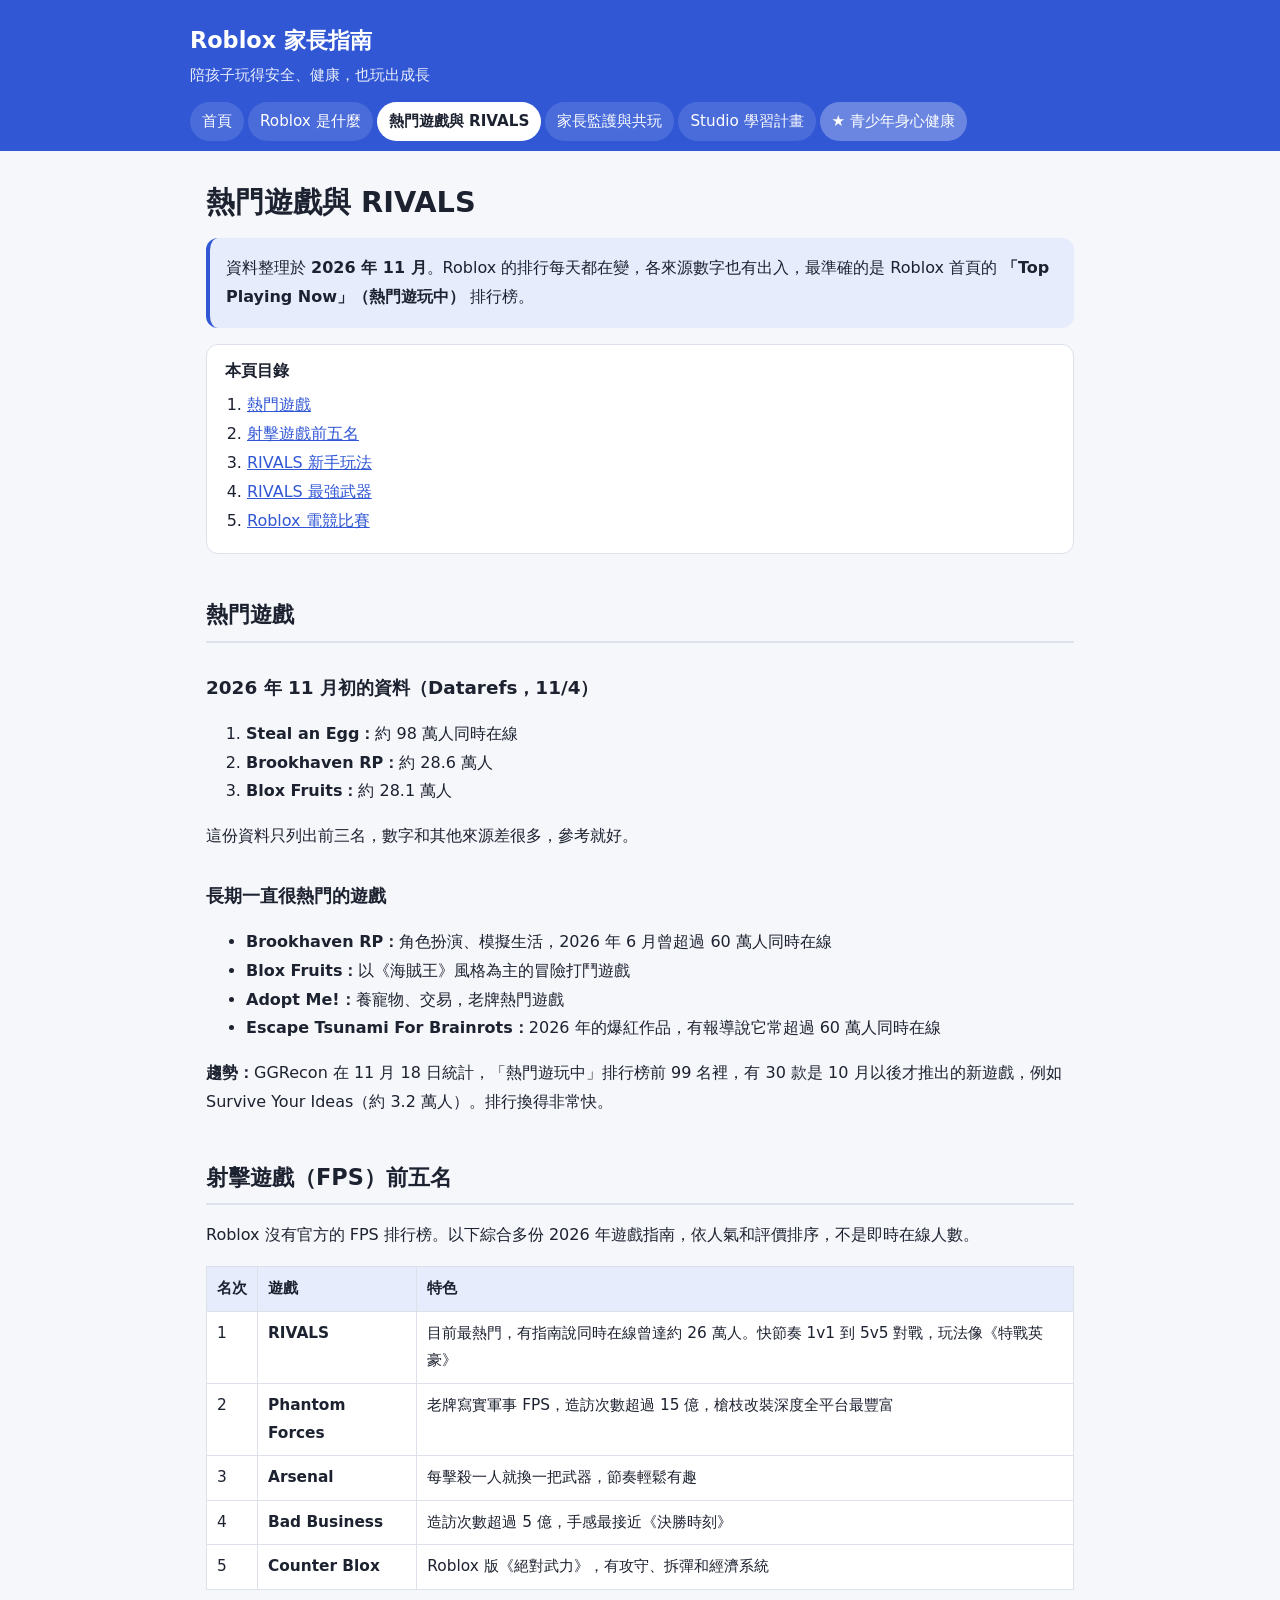
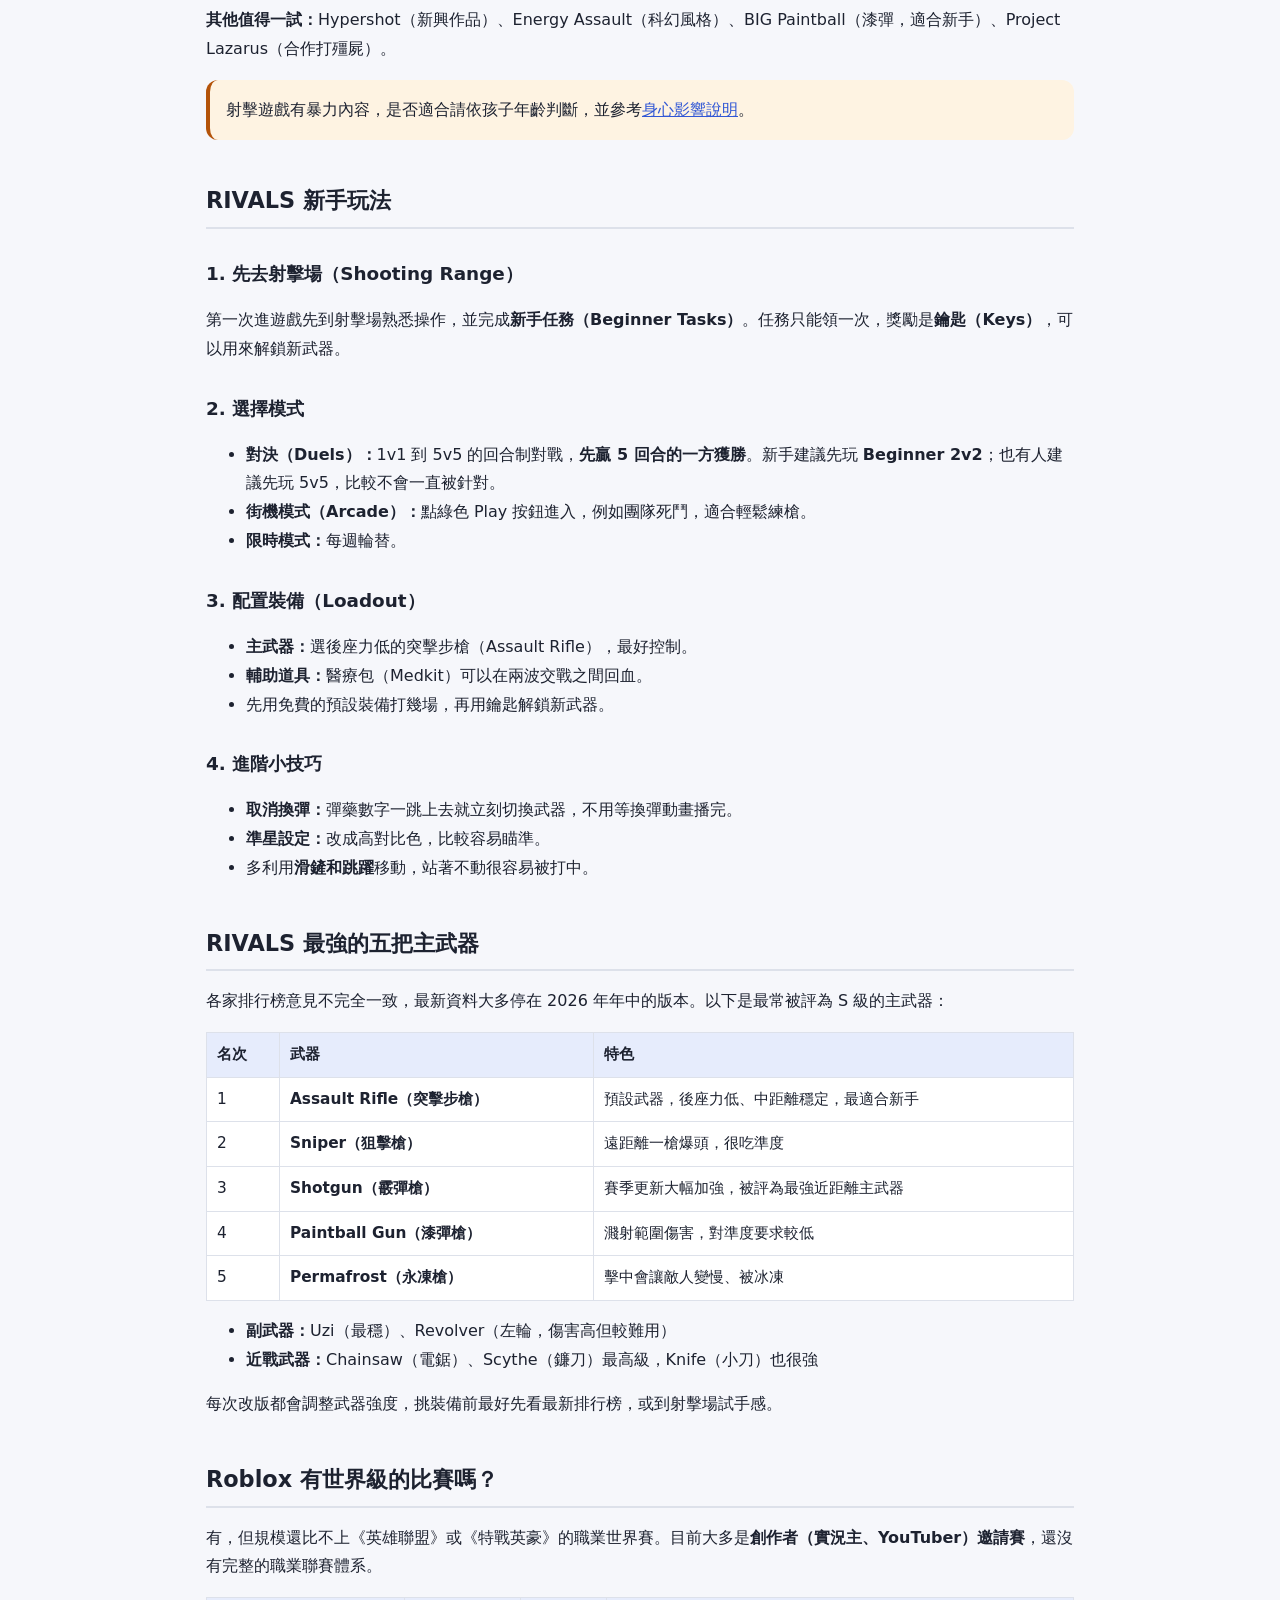
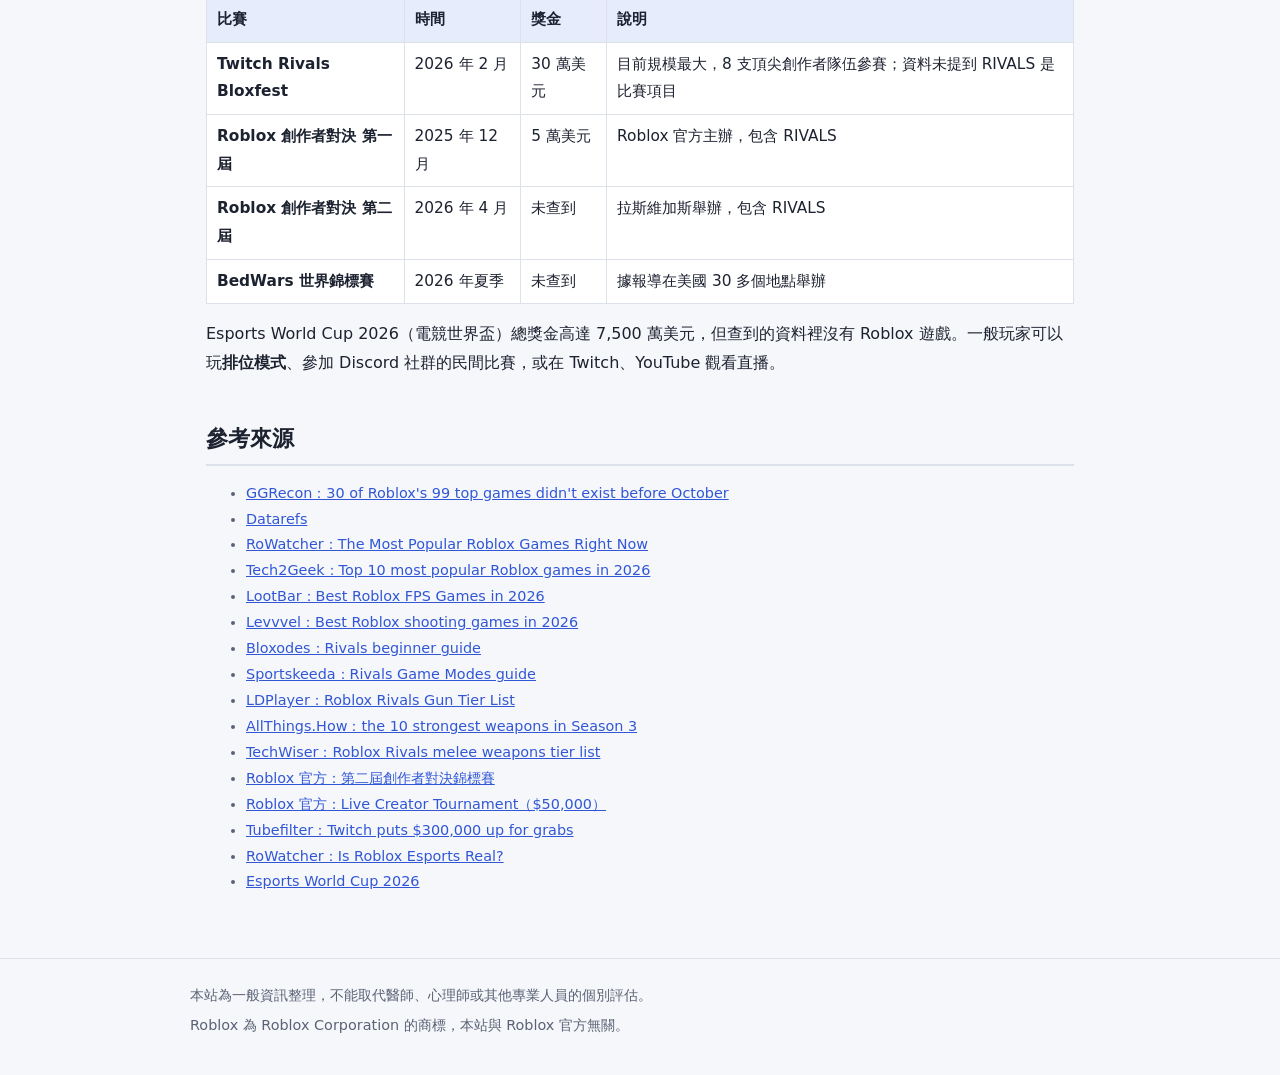
==== games.html @ 9ba8feb0 "Add Roblox parent guide static site Co-Authored-By: Claude Opus 5.5 <noreply@anthropic.com>" ====
<!doctype html>
<html lang="zh-Hant">
<head>
<meta charset="utf-8">
<meta name="viewport" content="width=device-width, initial-scale=1">
<title>熱門遊戲與 RIVALS</title>
<meta name="description" content="Roblox 熱門遊戲、射擊遊戲前五名、RIVALS 新手玩法、最強武器與 Roblox 電競比賽整理（2026 年 11 月）。">
<link rel="icon" href="favicon.svg" type="image/svg+xml">
<link rel="stylesheet" href="style.css">
</head>
<body>
<header class="site"><div class="inner">
  <a class="brand" href="index.html">Roblox 家長指南</a>
  <p>陪孩子玩得安全、健康，也玩出成長</p>
  <nav class="site">
    <a href="index.html">首頁</a>
    <a href="what.html">Roblox 是什麼</a>
    <a href="games.html" aria-current="page">熱門遊戲與 RIVALS</a>
    <a href="parents.html">家長監護與共玩</a>
    <a href="studio.html">Studio 學習計畫</a>
    <a href="health.html" class="health">★ 青少年身心健康</a>
  </nav>
</div></header>
<main>
  <h1>熱門遊戲與 RIVALS</h1>
  <div class="note"><p>資料整理於 <strong>2026 年 11 月</strong>。Roblox 的排行每天都在變，各來源數字也有出入，最準確的是 Roblox 首頁的 <strong>「Top Playing Now」（熱門遊玩中）</strong> 排行榜。</p></div>

  <nav class="toc" aria-label="本頁目錄">
    <strong>本頁目錄</strong>
    <ol>
      <li><a href="#popular">熱門遊戲</a></li>
      <li><a href="#fps">射擊遊戲前五名</a></li>
      <li><a href="#rivals">RIVALS 新手玩法</a></li>
      <li><a href="#weapons">RIVALS 最強武器</a></li>
      <li><a href="#esports">Roblox 電競比賽</a></li>
    </ol>
  </nav>

  <h2 id="popular">熱門遊戲</h2>
  <h3>2026 年 11 月初的資料（Datarefs，11/4）</h3>
  <ol>
    <li><strong>Steal an Egg：</strong>約 98 萬人同時在線</li>
    <li><strong>Brookhaven RP：</strong>約 28.6 萬人</li>
    <li><strong>Blox Fruits：</strong>約 28.1 萬人</li>
  </ol>
  <p>這份資料只列出前三名，數字和其他來源差很多，參考就好。</p>
  <h3>長期一直很熱門的遊戲</h3>
  <ul>
    <li><strong>Brookhaven RP：</strong>角色扮演、模擬生活，2026 年 6 月曾超過 60 萬人同時在線</li>
    <li><strong>Blox Fruits：</strong>以《海賊王》風格為主的冒險打鬥遊戲</li>
    <li><strong>Adopt Me!：</strong>養寵物、交易，老牌熱門遊戲</li>
    <li><strong>Escape Tsunami For Brainrots：</strong>2026 年的爆紅作品，有報導說它常超過 60 萬人同時在線</li>
  </ul>
  <p><strong>趨勢：</strong>GGRecon 在 11 月 18 日統計，「熱門遊玩中」排行榜前 99 名裡，有 30 款是 10 月以後才推出的新遊戲，例如 Survive Your Ideas（約 3.2 萬人）。排行換得非常快。</p>

  <h2 id="fps">射擊遊戲（FPS）前五名</h2>
  <p>Roblox 沒有官方的 FPS 排行榜。以下綜合多份 2026 年遊戲指南，依人氣和評價排序，不是即時在線人數。</p>
  <div class="table-wrap"><table>
    <thead><tr><th>名次</th><th>遊戲</th><th>特色</th></tr></thead>
    <tbody>
      <tr><td>1</td><td><strong>RIVALS</strong></td><td>目前最熱門，有指南說同時在線曾達約 26 萬人。快節奏 1v1 到 5v5 對戰，玩法像《特戰英豪》</td></tr>
      <tr><td>2</td><td><strong>Phantom Forces</strong></td><td>老牌寫實軍事 FPS，造訪次數超過 15 億，槍枝改裝深度全平台最豐富</td></tr>
      <tr><td>3</td><td><strong>Arsenal</strong></td><td>每擊殺一人就換一把武器，節奏輕鬆有趣</td></tr>
      <tr><td>4</td><td><strong>Bad Business</strong></td><td>造訪次數超過 5 億，手感最接近《決勝時刻》</td></tr>
      <tr><td>5</td><td><strong>Counter Blox</strong></td><td>Roblox 版《絕對武力》，有攻守、拆彈和經濟系統</td></tr>
    </tbody>
  </table></div>
  <p><strong>其他值得一試：</strong>Hypershot（新興作品）、Energy Assault（科幻風格）、BIG Paintball（漆彈，適合新手）、Project Lazarus（合作打殭屍）。</p>
  <div class="warn"><p>射擊遊戲有暴力內容，是否適合請依孩子年齡判斷，並參考<a href="health.html#effects">身心影響說明</a>。</p></div>

  <h2 id="rivals">RIVALS 新手玩法</h2>
  <h3>1. 先去射擊場（Shooting Range）</h3>
  <p>第一次進遊戲先到射擊場熟悉操作，並完成<strong>新手任務（Beginner Tasks）</strong>。任務只能領一次，獎勵是<strong>鑰匙（Keys）</strong>，可以用來解鎖新武器。</p>
  <h3>2. 選擇模式</h3>
  <ul>
    <li><strong>對決（Duels）：</strong>1v1 到 5v5 的回合制對戰，<strong>先贏 5 回合的一方獲勝</strong>。新手建議先玩 <strong>Beginner 2v2</strong>；也有人建議先玩 5v5，比較不會一直被針對。</li>
    <li><strong>街機模式（Arcade）：</strong>點綠色 Play 按鈕進入，例如團隊死鬥，適合輕鬆練槍。</li>
    <li><strong>限時模式：</strong>每週輪替。</li>
  </ul>
  <h3>3. 配置裝備（Loadout）</h3>
  <ul>
    <li><strong>主武器：</strong>選後座力低的突擊步槍（Assault Rifle），最好控制。</li>
    <li><strong>輔助道具：</strong>醫療包（Medkit）可以在兩波交戰之間回血。</li>
    <li>先用免費的預設裝備打幾場，再用鑰匙解鎖新武器。</li>
  </ul>
  <h3>4. 進階小技巧</h3>
  <ul>
    <li><strong>取消換彈：</strong>彈藥數字一跳上去就立刻切換武器，不用等換彈動畫播完。</li>
    <li><strong>準星設定：</strong>改成高對比色，比較容易瞄準。</li>
    <li>多利用<strong>滑鏟和跳躍</strong>移動，站著不動很容易被打中。</li>
  </ul>

  <h2 id="weapons">RIVALS 最強的五把主武器</h2>
  <p>各家排行榜意見不完全一致，最新資料大多停在 2026 年年中的版本。以下是最常被評為 S 級的主武器：</p>
  <div class="table-wrap"><table>
    <thead><tr><th>名次</th><th>武器</th><th>特色</th></tr></thead>
    <tbody>
      <tr><td>1</td><td><strong>Assault Rifle（突擊步槍）</strong></td><td>預設武器，後座力低、中距離穩定，最適合新手</td></tr>
      <tr><td>2</td><td><strong>Sniper（狙擊槍）</strong></td><td>遠距離一槍爆頭，很吃準度</td></tr>
      <tr><td>3</td><td><strong>Shotgun（霰彈槍）</strong></td><td>賽季更新大幅加強，被評為最強近距離主武器</td></tr>
      <tr><td>4</td><td><strong>Paintball Gun（漆彈槍）</strong></td><td>濺射範圍傷害，對準度要求較低</td></tr>
      <tr><td>5</td><td><strong>Permafrost（永凍槍）</strong></td><td>擊中會讓敵人變慢、被冰凍</td></tr>
    </tbody>
  </table></div>
  <ul>
    <li><strong>副武器：</strong>Uzi（最穩）、Revolver（左輪，傷害高但較難用）</li>
    <li><strong>近戰武器：</strong>Chainsaw（電鋸）、Scythe（鐮刀）最高級，Knife（小刀）也很強</li>
  </ul>
  <p>每次改版都會調整武器強度，挑裝備前最好先看最新排行榜，或到射擊場試手感。</p>

  <h2 id="esports">Roblox 有世界級的比賽嗎？</h2>
  <p>有，但規模還比不上《英雄聯盟》或《特戰英豪》的職業世界賽。目前大多是<strong>創作者（實況主、YouTuber）邀請賽</strong>，還沒有完整的職業聯賽體系。</p>
  <div class="table-wrap"><table>
    <thead><tr><th>比賽</th><th>時間</th><th>獎金</th><th>說明</th></tr></thead>
    <tbody>
      <tr><td><strong>Twitch Rivals Bloxfest</strong></td><td>2026 年 2 月</td><td>30 萬美元</td><td>目前規模最大，8 支頂尖創作者隊伍參賽；資料未提到 RIVALS 是比賽項目</td></tr>
      <tr><td><strong>Roblox 創作者對決 第一屆</strong></td><td>2025 年 12 月</td><td>5 萬美元</td><td>Roblox 官方主辦，包含 RIVALS</td></tr>
      <tr><td><strong>Roblox 創作者對決 第二屆</strong></td><td>2026 年 4 月</td><td>未查到</td><td>拉斯維加斯舉辦，包含 RIVALS</td></tr>
      <tr><td><strong>BedWars 世界錦標賽</strong></td><td>2026 年夏季</td><td>未查到</td><td>據報導在美國 30 多個地點舉辦</td></tr>
    </tbody>
  </table></div>
  <p>Esports World Cup 2026（電競世界盃）總獎金高達 7,500 萬美元，但查到的資料裡沒有 Roblox 遊戲。一般玩家可以玩<strong>排位模式</strong>、參加 Discord 社群的民間比賽，或在 Twitch、YouTube 觀看直播。</p>

  <h2>參考來源</h2>
  <ul class="sources">
    <li><a href="https://www.ggrecon.com/articles/roblox-top-games-didnt-exist-before-october/">GGRecon：30 of Roblox's 99 top games didn't exist before October</a></li>
    <li><a href="https://www.datarefs.com/?p=3220">Datarefs</a></li>
    <li><a href="https://rowatcher.com/news/the-most-popular-roblox-games-right-now-ranked-by-live-players">RoWatcher：The Most Popular Roblox Games Right Now</a></li>
    <li><a href="https://www.tech2geek.net/top-10-most-popular-roblox-games-in-2026-ranked">Tech2Geek：Top 10 most popular Roblox games in 2026</a></li>
    <li><a href="https://www.lootbar.com/blog/en/best-roblox-fps-games.html">LootBar：Best Roblox FPS Games in 2026</a></li>
    <li><a href="https://levvvel.com/best-roblox-shooting-games/">Levvvel：Best Roblox shooting games in 2026</a></li>
    <li><a href="https://bloxodes.com/articles/rivals-beginner-guide">Bloxodes：Rivals beginner guide</a></li>
    <li><a href="https://www.sportskeeda.com/roblox-news/rivals-game-modes-guide">Sportskeeda：Rivals Game Modes guide</a></li>
    <li><a href="https://www.ldplayer.net/blog/roblox-rivals-gun-tier-list.html">LDPlayer：Roblox Rivals Gun Tier List</a></li>
    <li><a href="https://allthings.how/roblox-rivals-the-10-strongest-weapons-in-season-3/">AllThings.How：the 10 strongest weapons in Season 3</a></li>
    <li><a href="https://techwiser.com/roblox-rivals-melee-weapons-tier-list/">TechWiser：Roblox Rivals melee weapons tier list</a></li>
    <li><a href="https://about.roblox.com/zh-hant/newsroom/2026/04/creator-showdown-tournament-vegas">Roblox 官方：第二屆創作者對決錦標賽</a></li>
    <li><a href="https://about.roblox.com/newsroom/2025/12/roblox-live-creator-tournament">Roblox 官方：Live Creator Tournament（$50,000）</a></li>
    <li><a href="https://www.tubefilter.com/2026/01/28/twitch-roblox-festival-bloxfest-rivals-prizes/">Tubefilter：Twitch puts $300,000 up for grabs</a></li>
    <li><a href="https://rowatcher.com/news/is-roblox-esports-real-inside-the-rise-of-competitive-rivals-bedwars-and-tsb">RoWatcher：Is Roblox Esports Real?</a></li>
    <li><a href="https://esportsworldcup.com/en/news/prize-pool-and-full-game-schedule">Esports World Cup 2026</a></li>
  </ul>
</main>
<footer><div class="inner">
  <p>本站為一般資訊整理，不能取代醫師、心理師或其他專業人員的個別評估。</p>
  <p>Roblox 為 Roblox Corporation 的商標，本站與 Roblox 官方無關。</p>
</div></footer>
</body>
</html>
---- style.css ----
:root {
  --bg: #f6f7fb;
  --card: #ffffff;
  --text: #1d2230;
  --muted: #5a6275;
  --accent: #3157d5;
  --accent-soft: #e6ecfc;
  --health: #0f7a5a;
  --health-soft: #e2f4ec;
  --warn: #b45309;
  --warn-soft: #fef3e2;
  --danger: #b42318;
  --danger-soft: #fdecea;
  --border: #dde1ea;
  --code-bg: #f0f2f7;
}
@media (prefers-color-scheme: dark) {
  :root {
    --bg: #11141b;
    --card: #1a1e28;
    --text: #e6e9f0;
    --muted: #a2a9b9;
    --accent: #7d9bff;
    --accent-soft: #232c45;
    --health: #4cc79a;
    --health-soft: #18332a;
    --warn: #f5a524;
    --warn-soft: #33281a;
    --danger: #ff8a80;
    --danger-soft: #3a1f1d;
    --border: #2c3242;
    --code-bg: #232836;
  }
}
* { box-sizing: border-box; }
html { -webkit-text-size-adjust: 100%; }
body {
  margin: 0;
  background: var(--bg);
  color: var(--text);
  font-family: "Noto Sans TC", "Microsoft JhengHei", "PingFang TC", system-ui, sans-serif;
  line-height: 1.8;
}
a { color: var(--accent); }
header.site { background: var(--accent); color: #fff; padding: 20px 16px 0; }
@media (prefers-color-scheme: dark) { header.site { background: #2a3f8f; } }
header.site .inner, main, footer .inner { max-width: 900px; margin: 0 auto; }
header.site .brand { color: #fff; text-decoration: none; font-size: 1.4rem; font-weight: 700; }
header.site p { margin: 2px 0 12px; opacity: .9; font-size: .95rem; }
nav.site { display: flex; flex-wrap: wrap; gap: 4px; padding-bottom: 10px; }
nav.site a {
  color: #fff; text-decoration: none; padding: 6px 12px; border-radius: 999px;
  font-size: .95rem; background: rgba(255,255,255,.12);
}
nav.site a:hover { background: rgba(255,255,255,.25); }
nav.site a[aria-current="page"] { background: #fff; color: #1d2230; font-weight: 700; }
nav.site a.health { background: rgba(255,255,255,.28); }
main { padding: 24px 16px 48px; }
h1 { font-size: 1.8rem; line-height: 1.35; margin: 8px 0 12px; }
h2 { font-size: 1.4rem; margin: 40px 0 12px; padding-bottom: 6px; border-bottom: 2px solid var(--border); }
h3 { font-size: 1.15rem; margin: 28px 0 8px; }
h4 { margin: 18px 0 6px; }
.lead { font-size: 1.08rem; color: var(--muted); }
.card {
  background: var(--card); border: 1px solid var(--border); border-radius: 14px;
  padding: 18px 20px; margin: 16px 0;
}
.grid { display: grid; grid-template-columns: repeat(auto-fit, minmax(240px, 1fr)); gap: 14px; }
.grid a.card { display: block; text-decoration: none; color: var(--text); margin: 0; transition: transform .15s; }
.grid a.card:hover { transform: translateY(-2px); border-color: var(--accent); }
.grid a.card h3 { margin: 0 0 6px; color: var(--accent); }
.grid a.card p { margin: 0; color: var(--muted); font-size: .95rem; }
.feature {
  background: var(--health-soft); border: 2px solid var(--health); border-radius: 16px;
  padding: 20px 22px; margin: 20px 0;
}
.feature h2 { border: 0; margin-top: 0; color: var(--health); }
.btn {
  display: inline-block; background: var(--health); color: #fff; text-decoration: none;
  padding: 10px 18px; border-radius: 10px; font-weight: 700;
}
@media (prefers-color-scheme: dark) { .btn { color: #0d1a15; } }
.note, .warn, .danger, .tip { border-radius: 12px; padding: 12px 16px; margin: 16px 0; }
.note { background: var(--accent-soft); border-left: 4px solid var(--accent); }
.tip { background: var(--health-soft); border-left: 4px solid var(--health); }
.warn { background: var(--warn-soft); border-left: 4px solid var(--warn); }
.danger { background: var(--danger-soft); border-left: 4px solid var(--danger); }
.note p, .warn p, .danger p, .tip p { margin: 4px 0; }
.table-wrap { overflow-x: auto; margin: 12px 0; }
table { border-collapse: collapse; width: 100%; background: var(--card); font-size: .96rem; }
th, td { border: 1px solid var(--border); padding: 8px 10px; text-align: left; vertical-align: top; }
th { background: var(--accent-soft); white-space: nowrap; }
code { background: var(--code-bg); padding: 1px 6px; border-radius: 5px; font-family: Consolas, "Cascadia Code", monospace; font-size: .92em; }
pre { background: var(--code-bg); padding: 14px 16px; border-radius: 10px; overflow-x: auto; line-height: 1.55; }
pre code { background: none; padding: 0; }
blockquote { margin: 16px 0; padding: 14px 18px; border-left: 4px solid var(--health); background: var(--card); font-size: 1.1rem; font-weight: 700; }
.toc { background: var(--card); border: 1px solid var(--border); border-radius: 12px; padding: 12px 18px; }
.toc ol { margin: 6px 0; padding-left: 22px; }
.sources { font-size: .9rem; color: var(--muted); }
.sources li { word-break: break-word; }
.badge { display: inline-block; font-size: .8rem; padding: 1px 8px; border-radius: 999px; background: var(--accent-soft); color: var(--accent); font-weight: 700; }
.badge.l1 { background: var(--warn-soft); color: var(--warn); }
.badge.l2 { background: var(--danger-soft); color: var(--danger); }
footer { border-top: 1px solid var(--border); padding: 20px 16px 32px; color: var(--muted); font-size: .9rem; }
footer p { margin: 4px 0; }
@media (max-width: 600px) {
  h1 { font-size: 1.5rem; }
  h2 { font-size: 1.25rem; }
  .card, .feature { padding: 14px 16px; }
}
@media print {
  header.site nav, footer { display: none; }
  body { background: #fff; color: #000; }
}
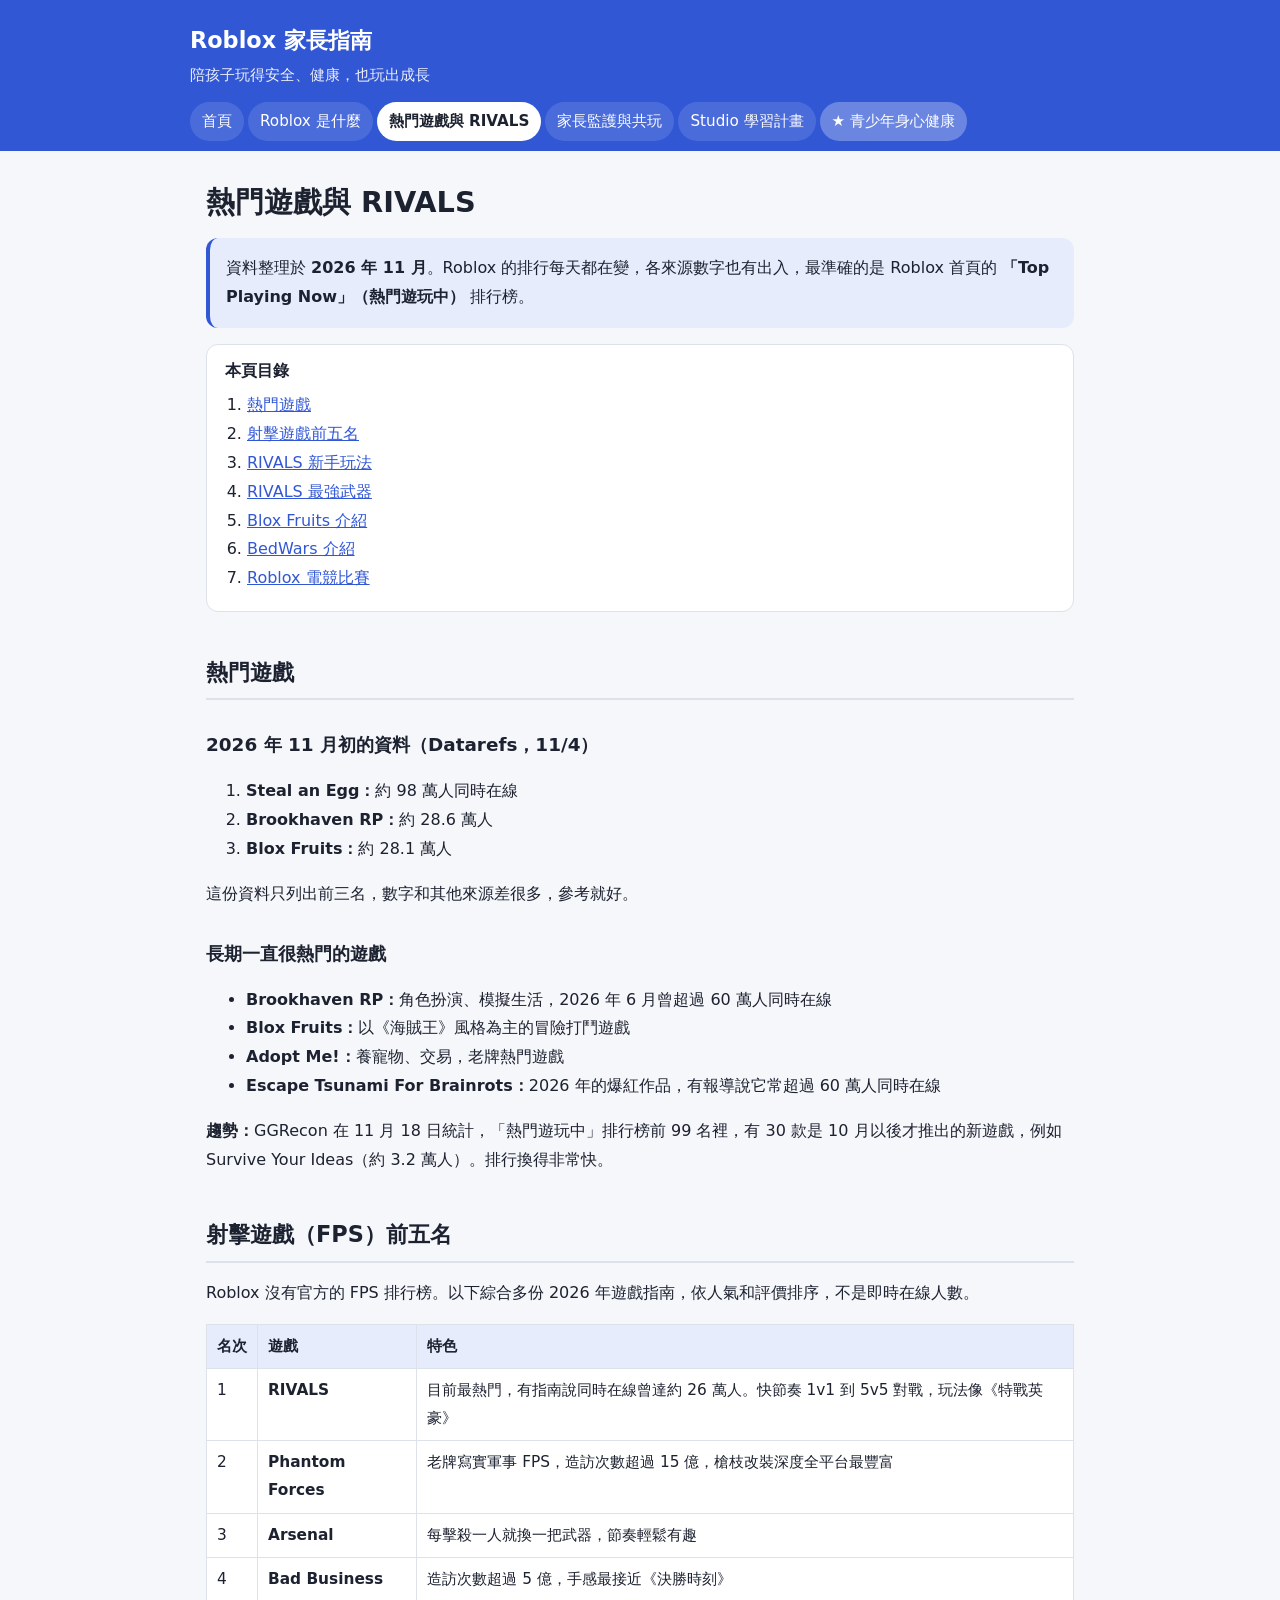
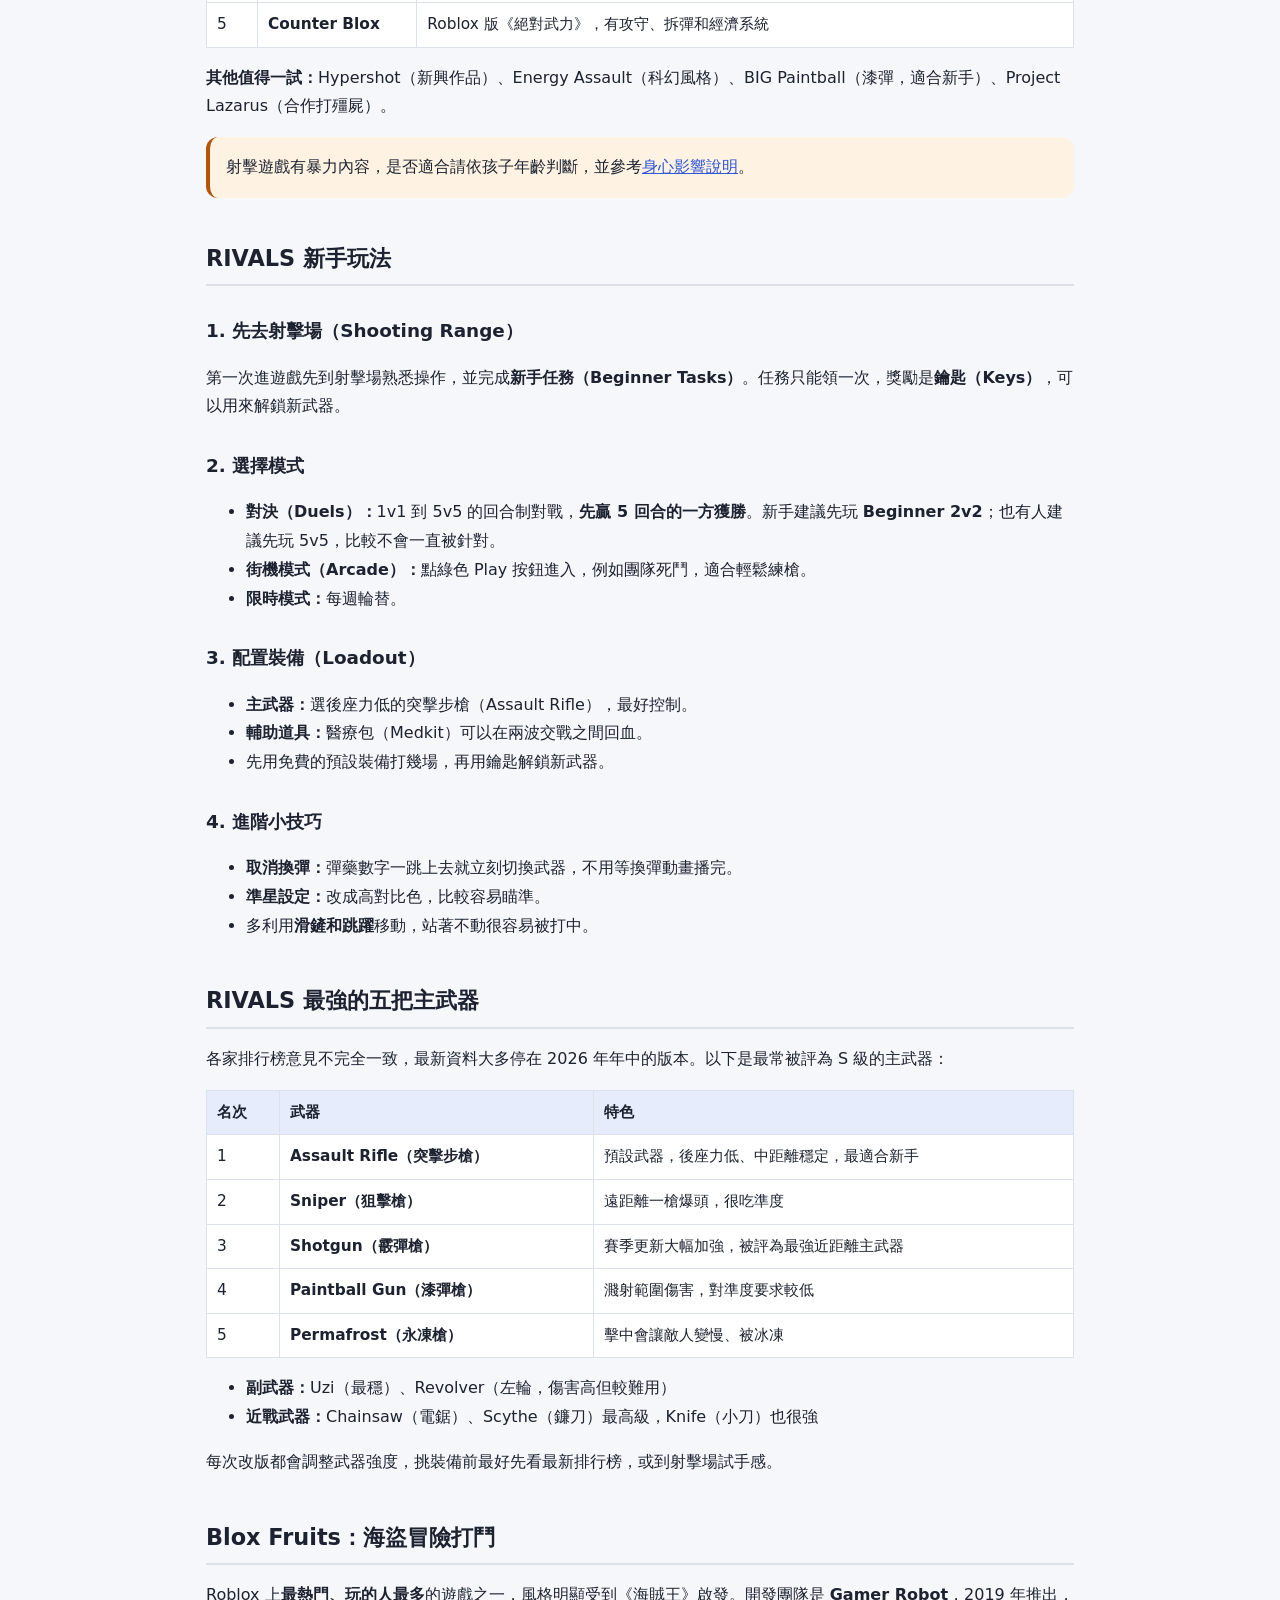
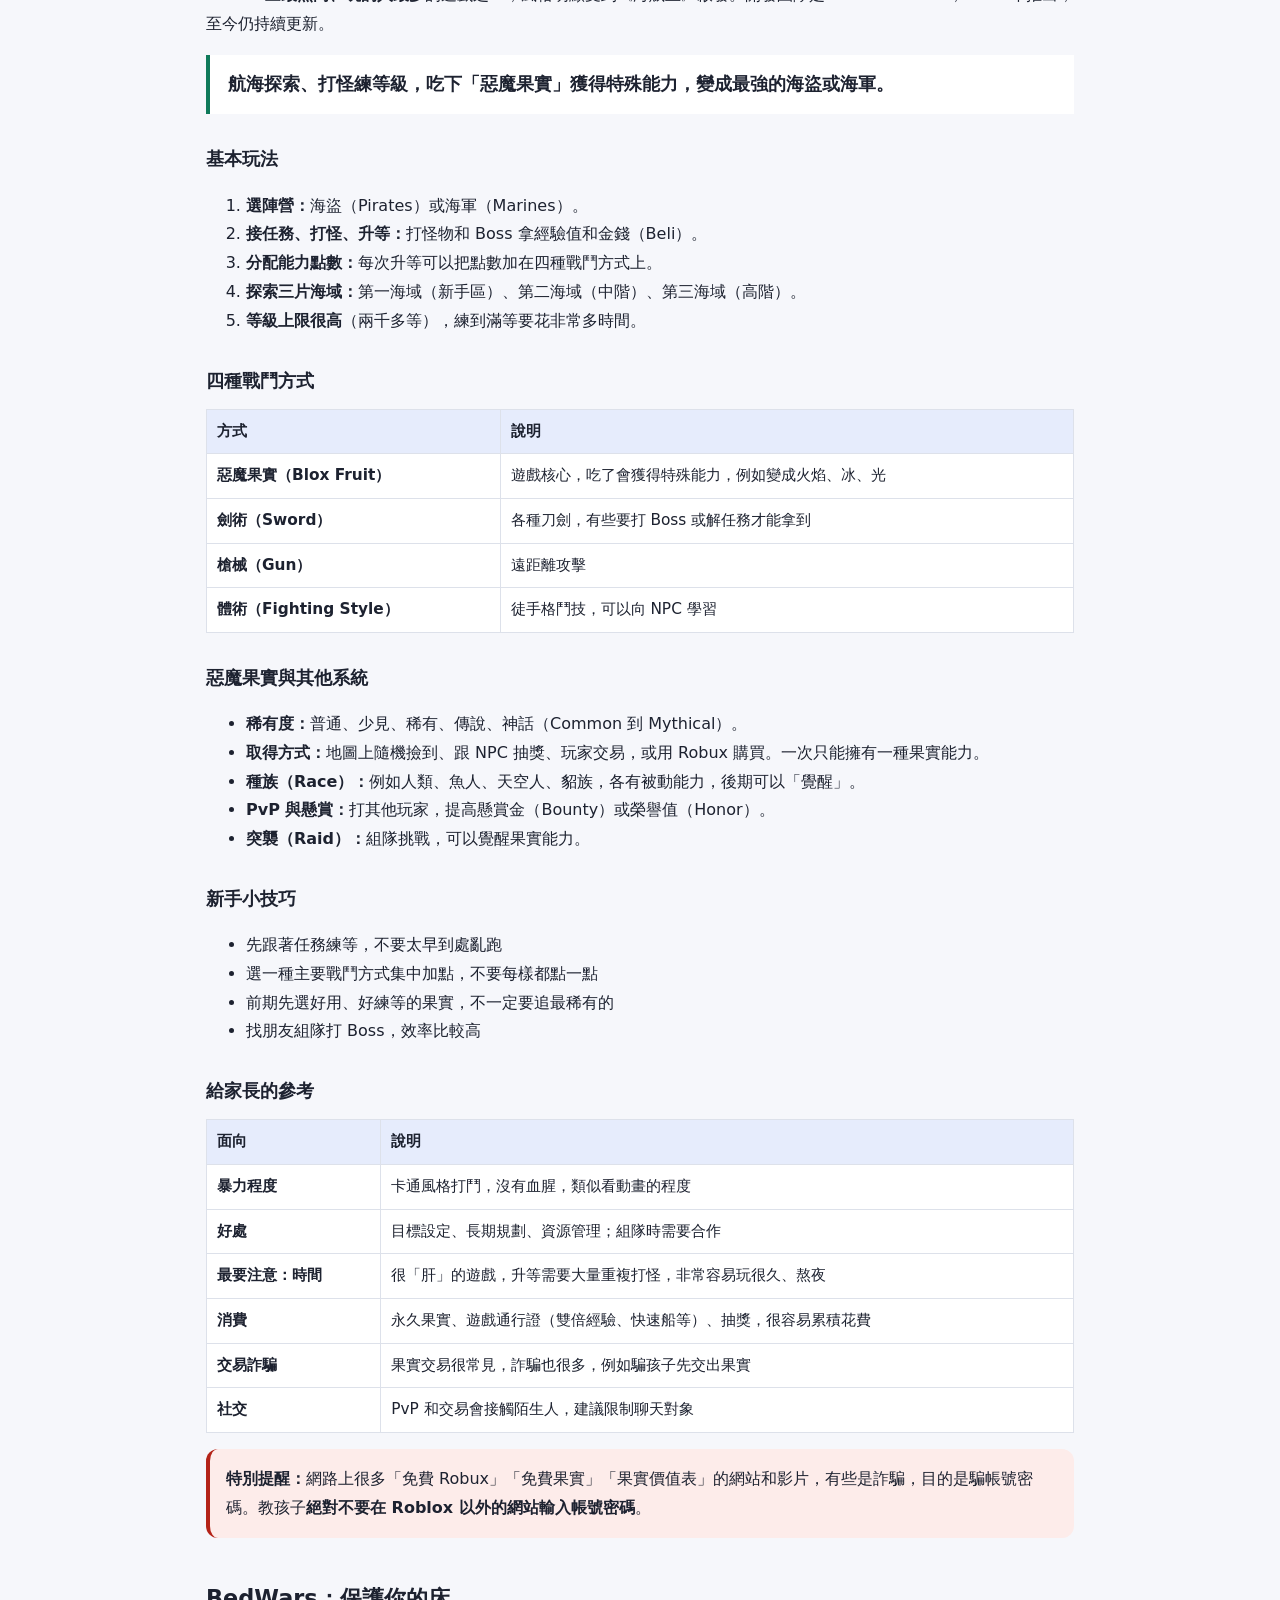
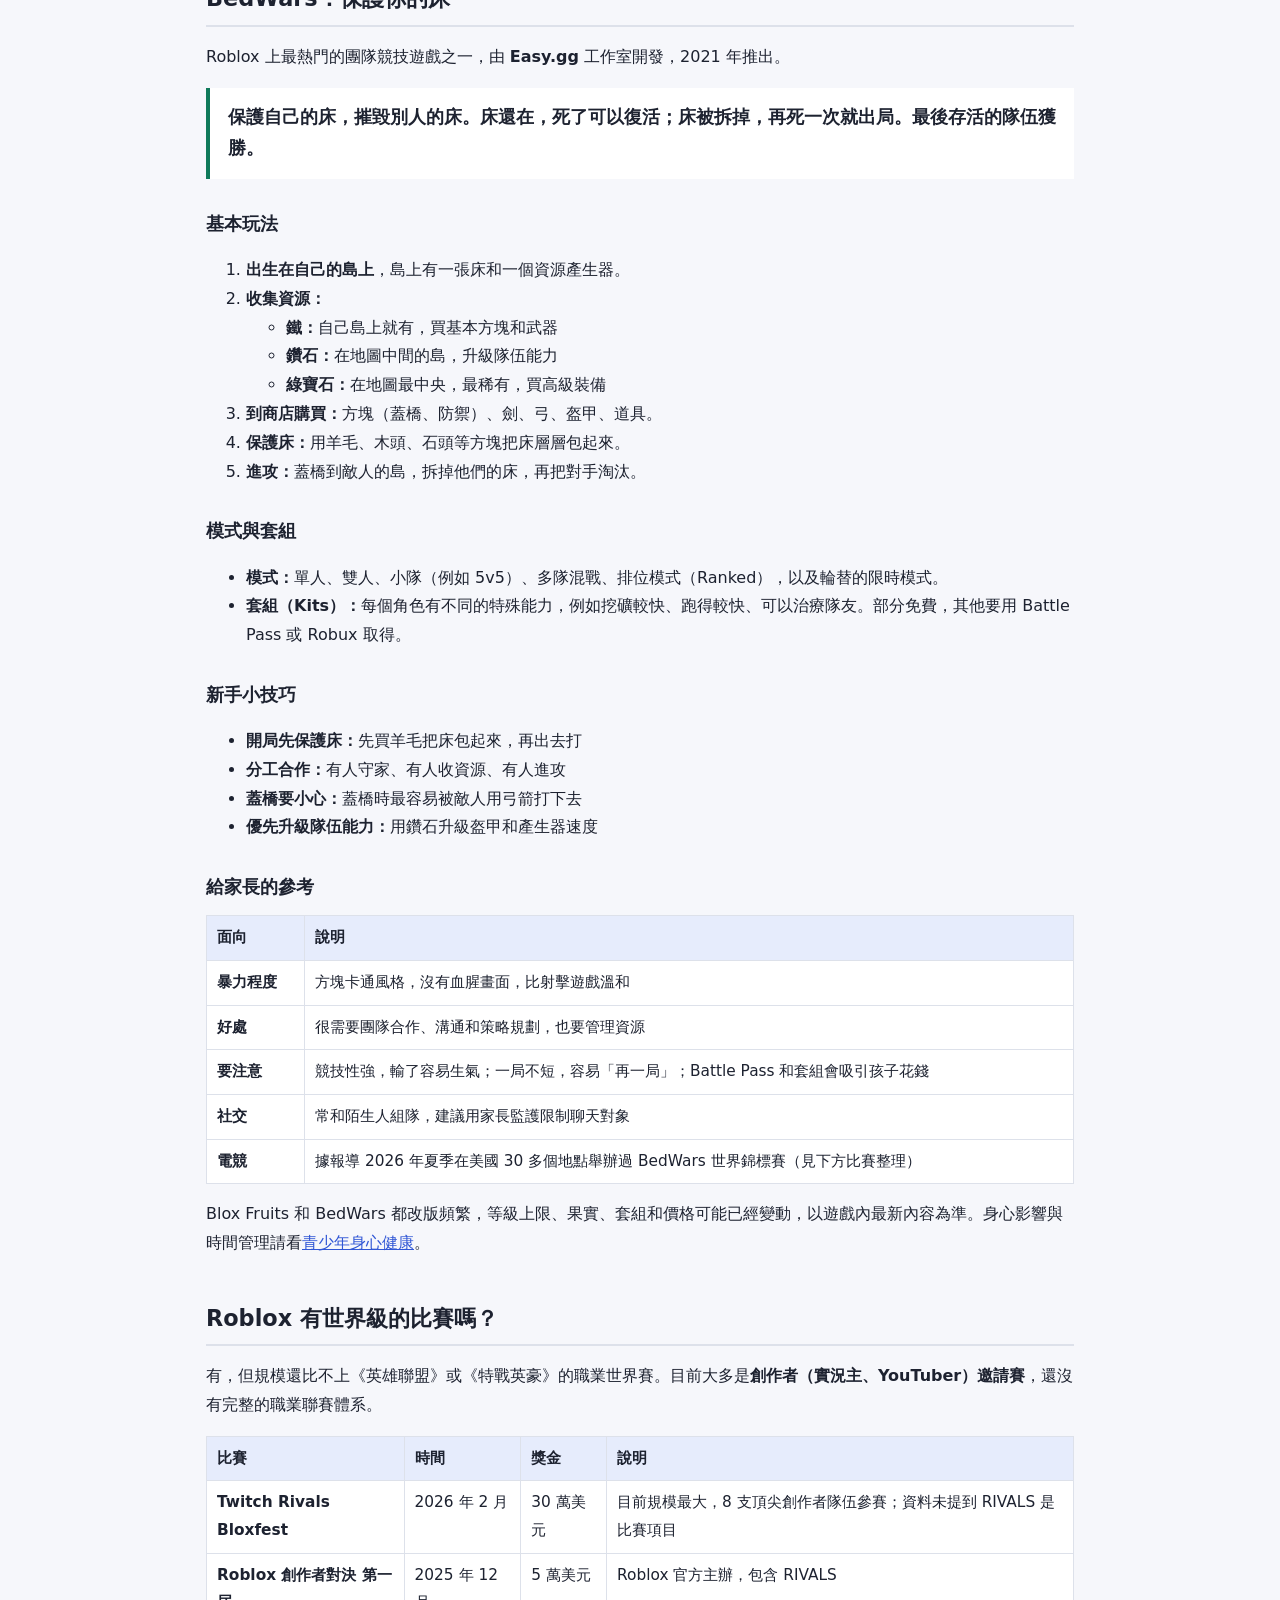
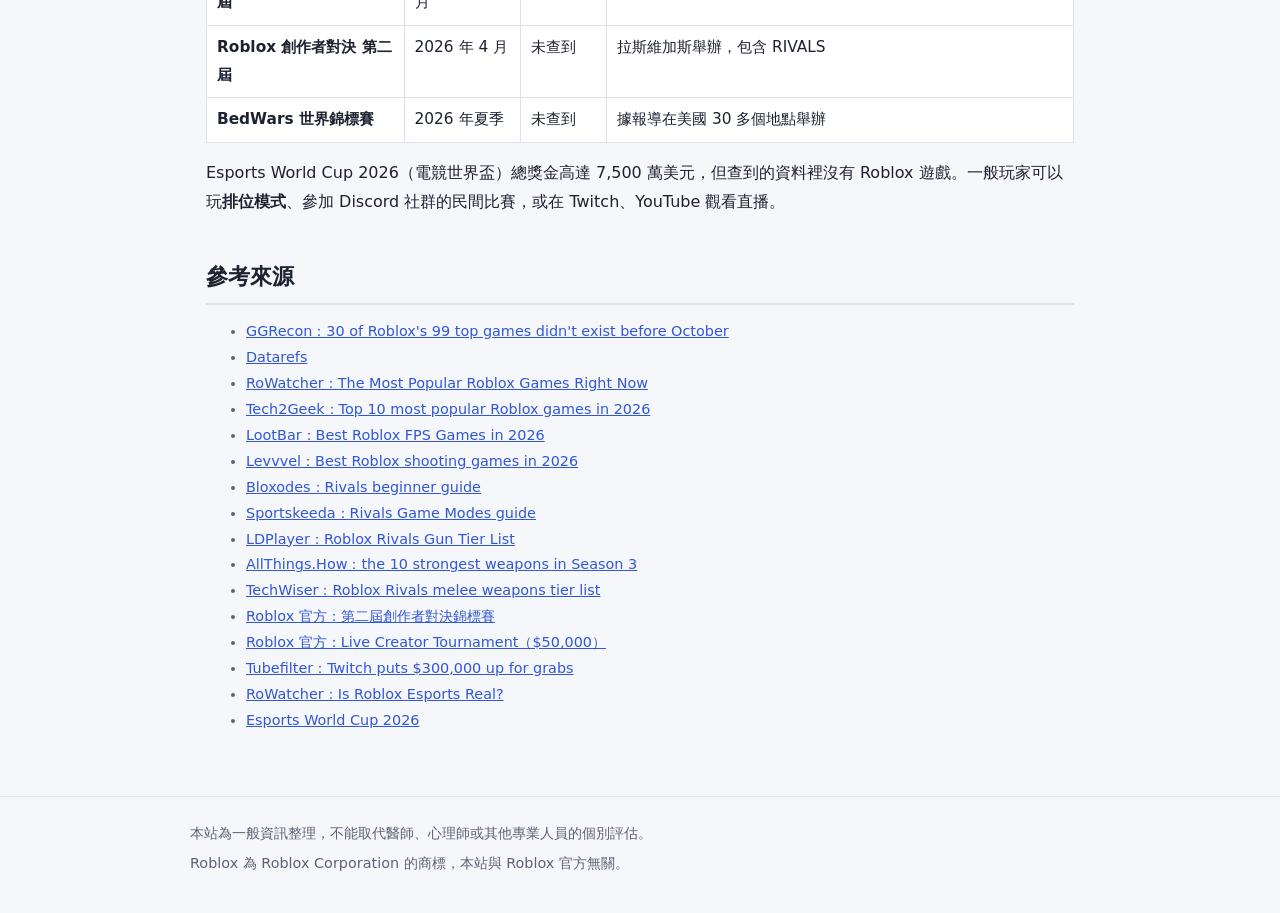
==== commit 378d4ca1: "Add Blox Fruits and BedWars sections to games page Co-Authored-By: Claude Opus 5.5 <noreply@anthropi" ====
--- a/games.html
+++ b/games.html
@@ -4,8 +4,26 @@
 <meta charset="utf-8">
 <meta name="viewport" content="width=device-width, initial-scale=1">
 <title>熱門遊戲與 RIVALS</title>
-<meta name="description" content="Roblox 熱門遊戲、射擊遊戲前五名、RIVALS 新手玩法、最強武器與 Roblox 電競比賽整理（2026 年 11 月）。">
-<link rel="icon" href="favicon.svg" type="image/svg+xml">
+<meta name="description" content="Roblox 熱門遊戲、射擊遊戲前五名、RIVALS 新手玩法與最強武器、Blox Fruits 與 BedWars 介紹，以及 Roblox 電競比賽整理（2026 年 11 月）。">
+<meta property="og:type" content="website">
+<meta property="og:site_name" content="Roblox 家長指南">
+<meta property="og:title" content="熱門遊戲與 RIVALS｜Roblox 家長指南">
+<meta property="og:description" content="Roblox 熱門遊戲、射擊遊戲前五名、RIVALS 新手玩法與最強武器、Blox Fruits 與 BedWars 介紹，以及 Roblox 電競比賽整理（2026 年 11 月）。">
+<meta property="og:url" content="https://kuanyuhou.github.io/roblox-guide/games.html">
+<meta property="og:image" content="https://kuanyuhou.github.io/roblox-guide/og-image.png">
+<meta property="og:image:width" content="1200">
+<meta property="og:image:height" content="630">
+<meta property="og:image:alt" content="Roblox 家長指南：陪孩子玩得安全、健康，也玩出成長">
+<meta property="og:locale" content="zh_TW">
+<meta name="twitter:card" content="summary_large_image">
+<meta name="twitter:title" content="熱門遊戲與 RIVALS｜Roblox 家長指南">
+<meta name="twitter:description" content="Roblox 熱門遊戲、射擊遊戲前五名、RIVALS 新手玩法與最強武器、Blox Fruits 與 BedWars 介紹，以及 Roblox 電競比賽整理（2026 年 11 月）。">
+<meta name="twitter:image" content="https://kuanyuhou.github.io/roblox-guide/og-image.png">
+<link rel="icon" href="favicon.ico?v=3" sizes="32x32">
+<link rel="icon" href="favicon.svg?v=3" type="image/svg+xml">
+<link rel="icon" href="favicon-32.png?v=3" type="image/png" sizes="32x32">
+<link rel="icon" href="favicon-192.png?v=3" type="image/png" sizes="192x192">
+<link rel="apple-touch-icon" href="apple-touch-icon.png?v=3">
 <link rel="stylesheet" href="style.css">
 </head>
 <body>
@@ -32,6 +50,8 @@
       <li><a href="#fps">射擊遊戲前五名</a></li>
       <li><a href="#rivals">RIVALS 新手玩法</a></li>
       <li><a href="#weapons">RIVALS 最強武器</a></li>
+      <li><a href="#bloxfruits">Blox Fruits 介紹</a></li>
+      <li><a href="#bedwars">BedWars 介紹</a></li>
       <li><a href="#esports">Roblox 電競比賽</a></li>
     </ol>
   </nav>
@@ -107,6 +127,107 @@
     <li><strong>近戰武器：</strong>Chainsaw（電鋸）、Scythe（鐮刀）最高級，Knife（小刀）也很強</li>
   </ul>
   <p>每次改版都會調整武器強度，挑裝備前最好先看最新排行榜，或到射擊場試手感。</p>
+
+  <h2 id="bloxfruits">Blox Fruits：海盜冒險打鬥</h2>
+  <p>Roblox 上<strong>最熱門、玩的人最多</strong>的遊戲之一，風格明顯受到《海賊王》啟發。開發團隊是 <strong>Gamer Robot</strong>，2019 年推出，至今仍持續更新。</p>
+  <blockquote>航海探索、打怪練等級，吃下「惡魔果實」獲得特殊能力，變成最強的海盜或海軍。</blockquote>
+
+  <h3>基本玩法</h3>
+  <ol>
+    <li><strong>選陣營：</strong>海盜（Pirates）或海軍（Marines）。</li>
+    <li><strong>接任務、打怪、升等：</strong>打怪物和 Boss 拿經驗值和金錢（Beli）。</li>
+    <li><strong>分配能力點數：</strong>每次升等可以把點數加在四種戰鬥方式上。</li>
+    <li><strong>探索三片海域：</strong>第一海域（新手區）、第二海域（中階）、第三海域（高階）。</li>
+    <li><strong>等級上限很高</strong>（兩千多等），練到滿等要花非常多時間。</li>
+  </ol>
+
+  <h3>四種戰鬥方式</h3>
+  <div class="table-wrap"><table>
+    <thead><tr><th>方式</th><th>說明</th></tr></thead>
+    <tbody>
+      <tr><td><strong>惡魔果實（Blox Fruit）</strong></td><td>遊戲核心，吃了會獲得特殊能力，例如變成火焰、冰、光</td></tr>
+      <tr><td><strong>劍術（Sword）</strong></td><td>各種刀劍，有些要打 Boss 或解任務才能拿到</td></tr>
+      <tr><td><strong>槍械（Gun）</strong></td><td>遠距離攻擊</td></tr>
+      <tr><td><strong>體術（Fighting Style）</strong></td><td>徒手格鬥技，可以向 NPC 學習</td></tr>
+    </tbody>
+  </table></div>
+
+  <h3>惡魔果實與其他系統</h3>
+  <ul>
+    <li><strong>稀有度：</strong>普通、少見、稀有、傳說、神話（Common 到 Mythical）。</li>
+    <li><strong>取得方式：</strong>地圖上隨機撿到、跟 NPC 抽獎、玩家交易，或用 Robux 購買。一次只能擁有一種果實能力。</li>
+    <li><strong>種族（Race）：</strong>例如人類、魚人、天空人、貂族，各有被動能力，後期可以「覺醒」。</li>
+    <li><strong>PvP 與懸賞：</strong>打其他玩家，提高懸賞金（Bounty）或榮譽值（Honor）。</li>
+    <li><strong>突襲（Raid）：</strong>組隊挑戰，可以覺醒果實能力。</li>
+  </ul>
+
+  <h3>新手小技巧</h3>
+  <ul>
+    <li>先跟著任務練等，不要太早到處亂跑</li>
+    <li>選一種主要戰鬥方式集中加點，不要每樣都點一點</li>
+    <li>前期先選好用、好練等的果實，不一定要追最稀有的</li>
+    <li>找朋友組隊打 Boss，效率比較高</li>
+  </ul>
+
+  <h3>給家長的參考</h3>
+  <div class="table-wrap"><table>
+    <thead><tr><th>面向</th><th>說明</th></tr></thead>
+    <tbody>
+      <tr><td><strong>暴力程度</strong></td><td>卡通風格打鬥，沒有血腥，類似看動畫的程度</td></tr>
+      <tr><td><strong>好處</strong></td><td>目標設定、長期規劃、資源管理；組隊時需要合作</td></tr>
+      <tr><td><strong>最要注意：時間</strong></td><td>很「肝」的遊戲，升等需要大量重複打怪，非常容易玩很久、熬夜</td></tr>
+      <tr><td><strong>消費</strong></td><td>永久果實、遊戲通行證（雙倍經驗、快速船等）、抽獎，很容易累積花費</td></tr>
+      <tr><td><strong>交易詐騙</strong></td><td>果實交易很常見，詐騙也很多，例如騙孩子先交出果實</td></tr>
+      <tr><td><strong>社交</strong></td><td>PvP 和交易會接觸陌生人，建議限制聊天對象</td></tr>
+    </tbody>
+  </table></div>
+  <div class="danger"><p><strong>特別提醒：</strong>網路上很多「免費 Robux」「免費果實」「果實價值表」的網站和影片，有些是詐騙，目的是騙帳號密碼。教孩子<strong>絕對不要在 Roblox 以外的網站輸入帳號密碼</strong>。</p></div>
+
+  <h2 id="bedwars">BedWars：保護你的床</h2>
+  <p>Roblox 上最熱門的團隊競技遊戲之一，由 <strong>Easy.gg</strong> 工作室開發，2021 年推出。</p>
+  <blockquote>保護自己的床，摧毀別人的床。床還在，死了可以復活；床被拆掉，再死一次就出局。最後存活的隊伍獲勝。</blockquote>
+
+  <h3>基本玩法</h3>
+  <ol>
+    <li><strong>出生在自己的島上</strong>，島上有一張床和一個資源產生器。</li>
+    <li><strong>收集資源：</strong>
+      <ul>
+        <li><strong>鐵：</strong>自己島上就有，買基本方塊和武器</li>
+        <li><strong>鑽石：</strong>在地圖中間的島，升級隊伍能力</li>
+        <li><strong>綠寶石：</strong>在地圖最中央，最稀有，買高級裝備</li>
+      </ul>
+    </li>
+    <li><strong>到商店購買：</strong>方塊（蓋橋、防禦）、劍、弓、盔甲、道具。</li>
+    <li><strong>保護床：</strong>用羊毛、木頭、石頭等方塊把床層層包起來。</li>
+    <li><strong>進攻：</strong>蓋橋到敵人的島，拆掉他們的床，再把對手淘汰。</li>
+  </ol>
+
+  <h3>模式與套組</h3>
+  <ul>
+    <li><strong>模式：</strong>單人、雙人、小隊（例如 5v5）、多隊混戰、排位模式（Ranked），以及輪替的限時模式。</li>
+    <li><strong>套組（Kits）：</strong>每個角色有不同的特殊能力，例如挖礦較快、跑得較快、可以治療隊友。部分免費，其他要用 Battle Pass 或 Robux 取得。</li>
+  </ul>
+
+  <h3>新手小技巧</h3>
+  <ul>
+    <li><strong>開局先保護床：</strong>先買羊毛把床包起來，再出去打</li>
+    <li><strong>分工合作：</strong>有人守家、有人收資源、有人進攻</li>
+    <li><strong>蓋橋要小心：</strong>蓋橋時最容易被敵人用弓箭打下去</li>
+    <li><strong>優先升級隊伍能力：</strong>用鑽石升級盔甲和產生器速度</li>
+  </ul>
+
+  <h3>給家長的參考</h3>
+  <div class="table-wrap"><table>
+    <thead><tr><th>面向</th><th>說明</th></tr></thead>
+    <tbody>
+      <tr><td><strong>暴力程度</strong></td><td>方塊卡通風格，沒有血腥畫面，比射擊遊戲溫和</td></tr>
+      <tr><td><strong>好處</strong></td><td>很需要團隊合作、溝通和策略規劃，也要管理資源</td></tr>
+      <tr><td><strong>要注意</strong></td><td>競技性強，輸了容易生氣；一局不短，容易「再一局」；Battle Pass 和套組會吸引孩子花錢</td></tr>
+      <tr><td><strong>社交</strong></td><td>常和陌生人組隊，建議用家長監護限制聊天對象</td></tr>
+      <tr><td><strong>電競</strong></td><td>據報導 2026 年夏季在美國 30 多個地點舉辦過 BedWars 世界錦標賽（見下方比賽整理）</td></tr>
+    </tbody>
+  </table></div>
+  <p>Blox Fruits 和 BedWars 都改版頻繁，等級上限、果實、套組和價格可能已經變動，以遊戲內最新內容為準。身心影響與時間管理請看<a href="health.html">青少年身心健康</a>。</p>
 
   <h2 id="esports">Roblox 有世界級的比賽嗎？</h2>
   <p>有，但規模還比不上《英雄聯盟》或《特戰英豪》的職業世界賽。目前大多是<strong>創作者（實況主、YouTuber）邀請賽</strong>，還沒有完整的職業聯賽體系。</p>
